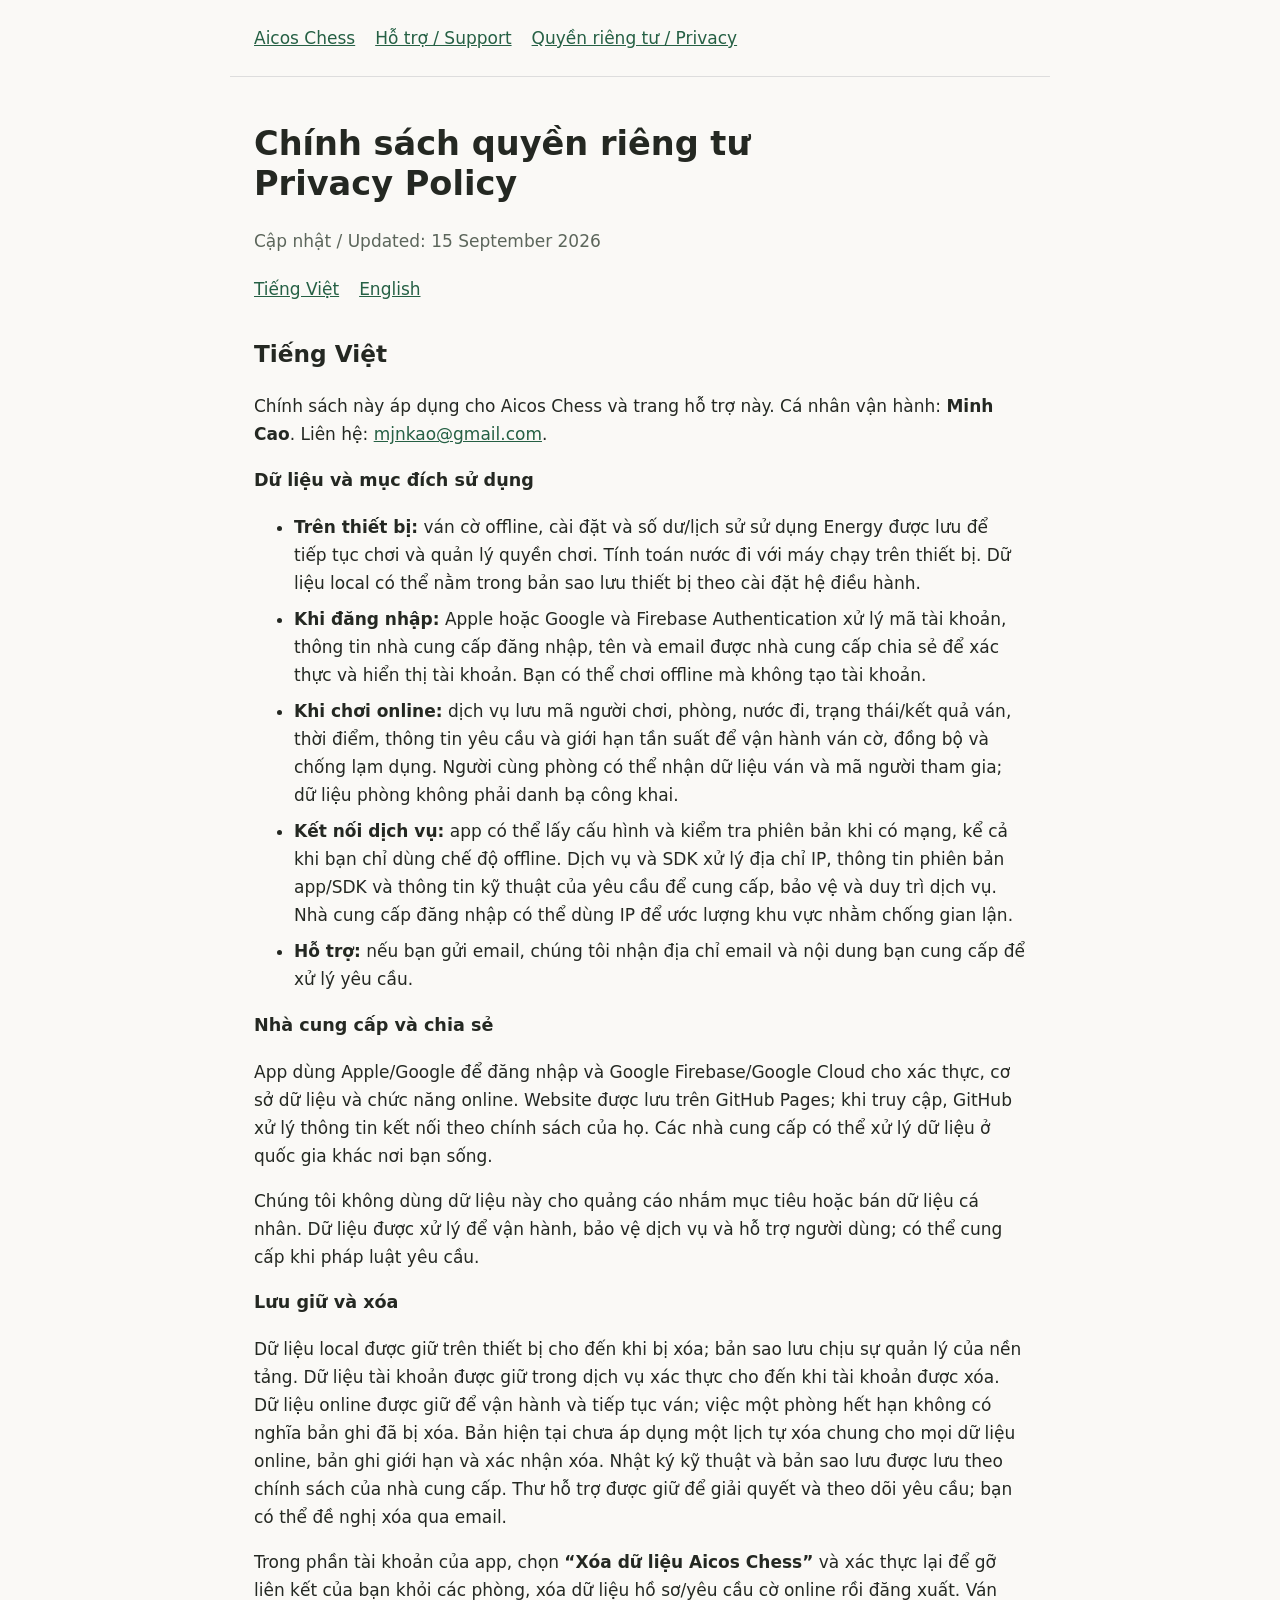
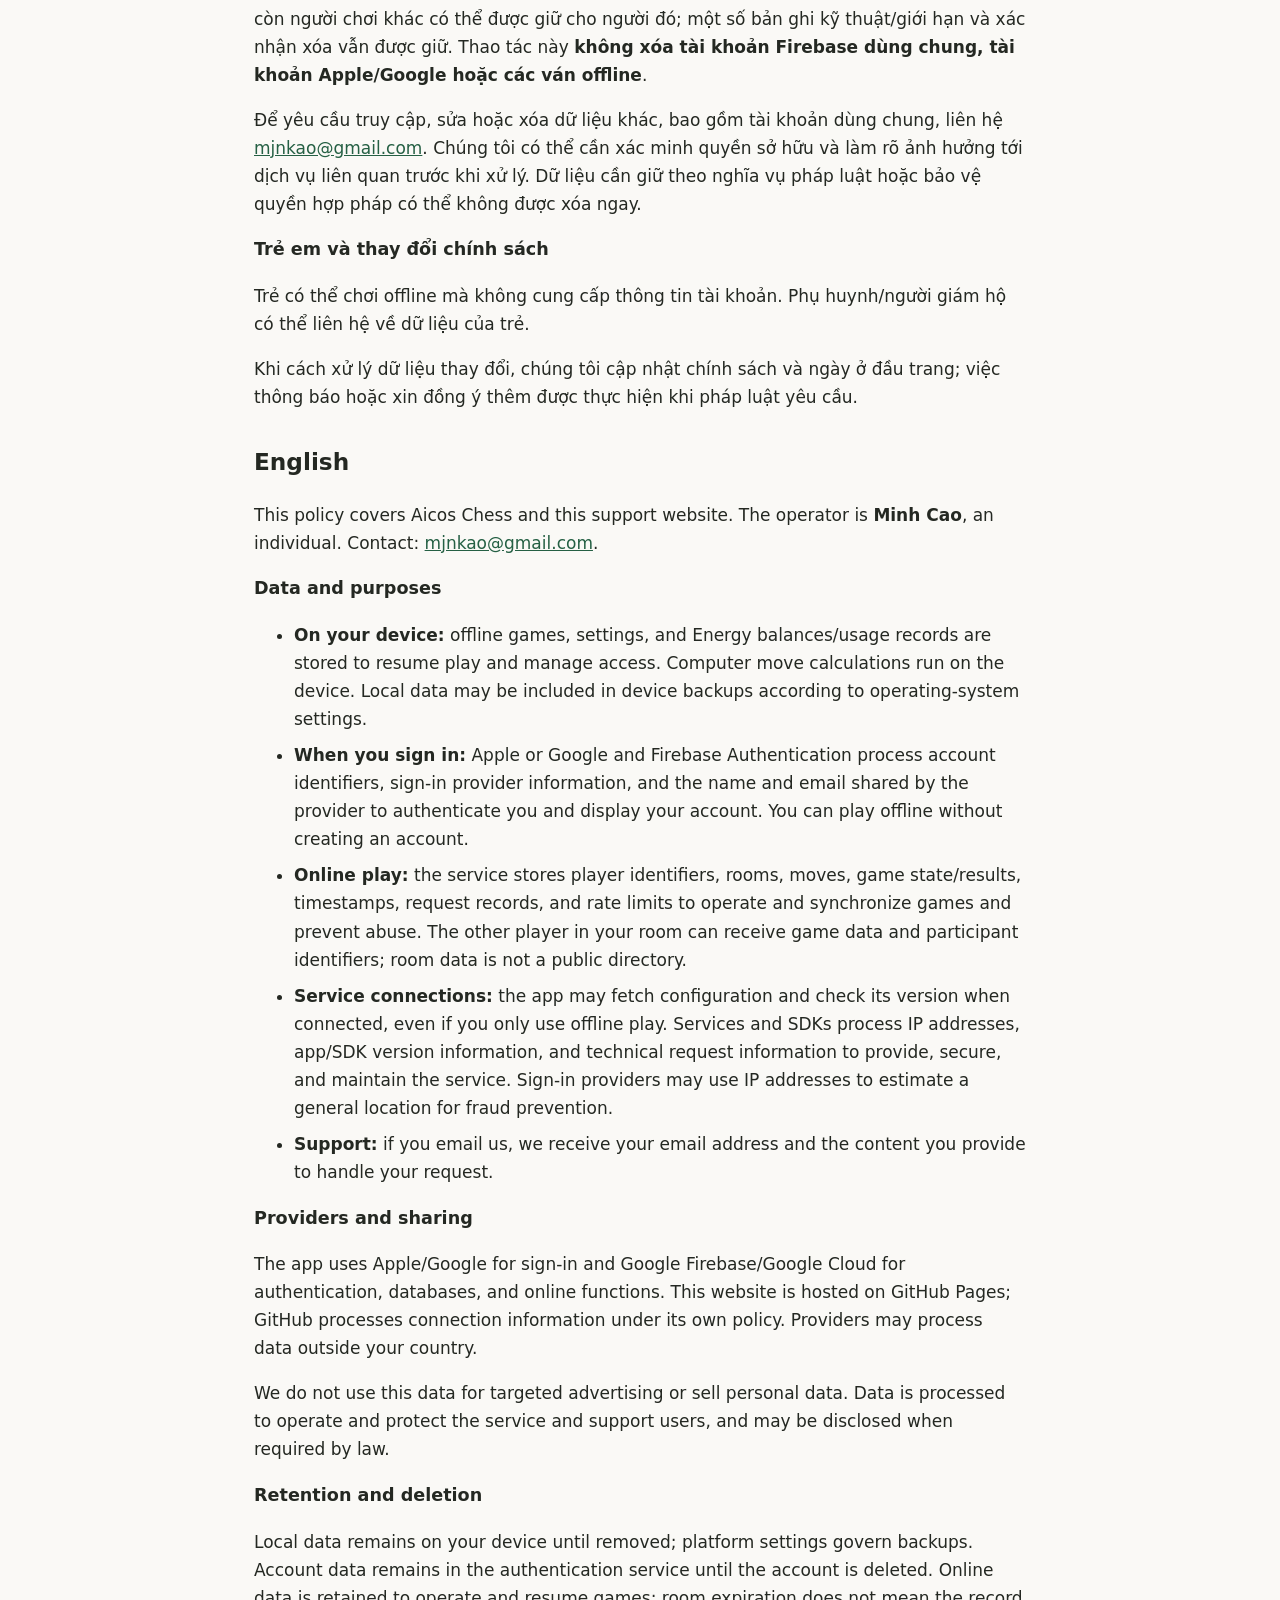
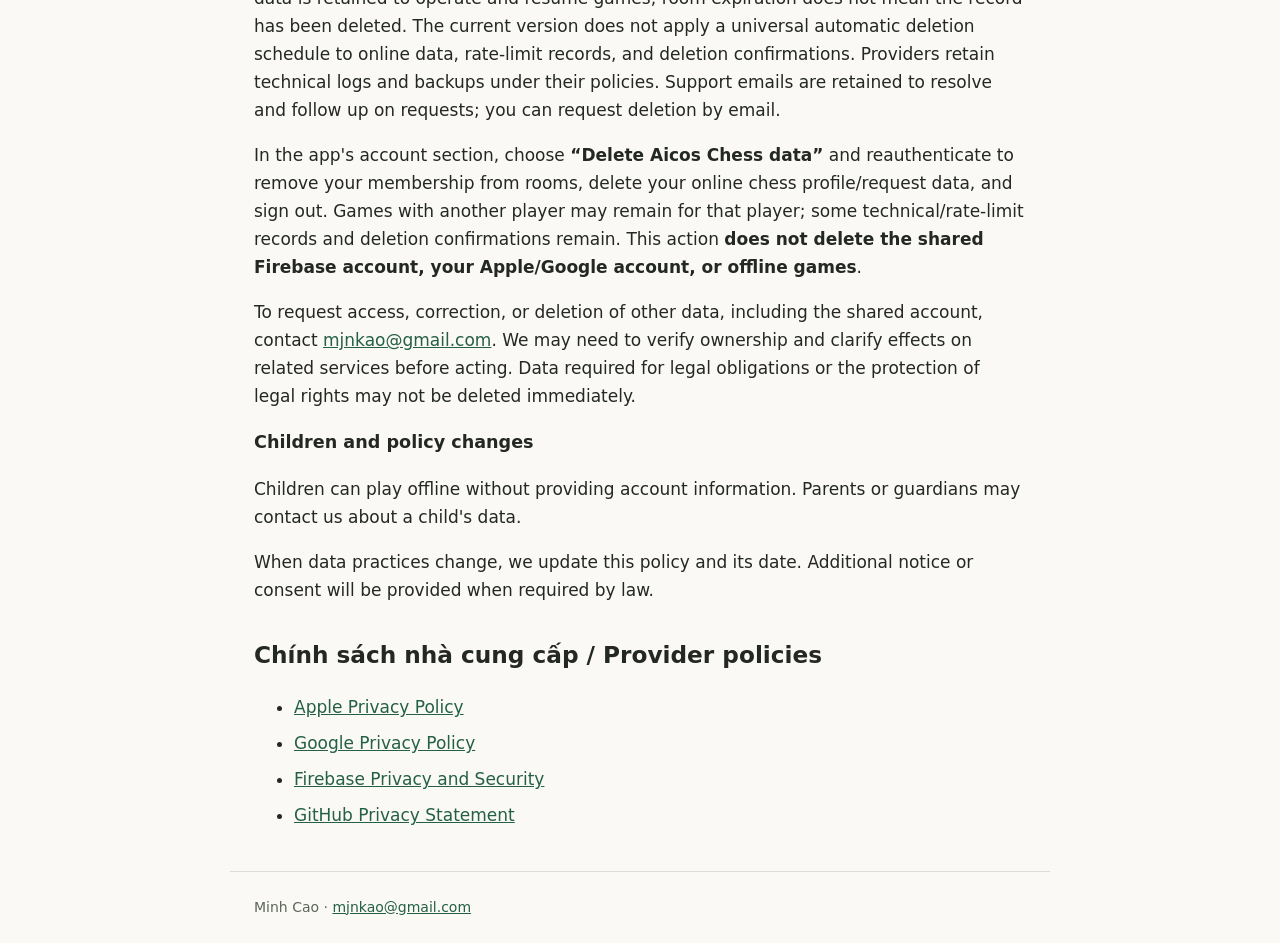
==== privacy.html @ 2e2ff137 "Publish Aicos Chess support and privacy pages" ====
<!doctype html>
<html lang="vi"><head><meta charset="utf-8"><meta name="viewport" content="width=device-width,initial-scale=1"><title>Quyền riêng tư / Privacy · Aicos Chess</title><link rel="stylesheet" href="style.css"></head><body><header><nav aria-label="Navigation"><a href="index.html">Aicos Chess</a><a href="support.html">Hỗ trợ / Support</a><a href="privacy.html">Quyền riêng tư / Privacy</a></nav></header><main><h1>Chính sách quyền riêng tư<br><span lang="en">Privacy Policy</span></h1><p class="muted">Cập nhật / Updated: 15 September 2026</p><nav class="languages" aria-label="Language"><a href="#vi">Tiếng Việt</a><a href="#en">English</a></nav>
<section id="vi" lang="vi"><h2>Tiếng Việt</h2><p>Chính sách này áp dụng cho Aicos Chess và trang hỗ trợ này. Cá nhân vận hành: <strong>Minh Cao</strong>. Liên hệ: <a href="mailto:mjnkao@gmail.com">mjnkao@gmail.com</a>.</p>
<h3>Dữ liệu và mục đích sử dụng</h3><ul><li><strong>Trên thiết bị:</strong> ván cờ offline, cài đặt và số dư/lịch sử sử dụng Energy được lưu để tiếp tục chơi và quản lý quyền chơi. Tính toán nước đi với máy chạy trên thiết bị. Dữ liệu local có thể nằm trong bản sao lưu thiết bị theo cài đặt hệ điều hành.</li><li><strong>Khi đăng nhập:</strong> Apple hoặc Google và Firebase Authentication xử lý mã tài khoản, thông tin nhà cung cấp đăng nhập, tên và email được nhà cung cấp chia sẻ để xác thực và hiển thị tài khoản. Bạn có thể chơi offline mà không tạo tài khoản.</li><li><strong>Khi chơi online:</strong> dịch vụ lưu mã người chơi, phòng, nước đi, trạng thái/kết quả ván, thời điểm, thông tin yêu cầu và giới hạn tần suất để vận hành ván cờ, đồng bộ và chống lạm dụng. Người cùng phòng có thể nhận dữ liệu ván và mã người tham gia; dữ liệu phòng không phải danh bạ công khai.</li><li><strong>Kết nối dịch vụ:</strong> app có thể lấy cấu hình và kiểm tra phiên bản khi có mạng, kể cả khi bạn chỉ dùng chế độ offline. Dịch vụ và SDK xử lý địa chỉ IP, thông tin phiên bản app/SDK và thông tin kỹ thuật của yêu cầu để cung cấp, bảo vệ và duy trì dịch vụ. Nhà cung cấp đăng nhập có thể dùng IP để ước lượng khu vực nhằm chống gian lận.</li><li><strong>Hỗ trợ:</strong> nếu bạn gửi email, chúng tôi nhận địa chỉ email và nội dung bạn cung cấp để xử lý yêu cầu.</li></ul>
<h3>Nhà cung cấp và chia sẻ</h3><p>App dùng Apple/Google để đăng nhập và Google Firebase/Google Cloud cho xác thực, cơ sở dữ liệu và chức năng online. Website được lưu trên GitHub Pages; khi truy cập, GitHub xử lý thông tin kết nối theo chính sách của họ. Các nhà cung cấp có thể xử lý dữ liệu ở quốc gia khác nơi bạn sống.</p><p>Chúng tôi không dùng dữ liệu này cho quảng cáo nhắm mục tiêu hoặc bán dữ liệu cá nhân. Dữ liệu được xử lý để vận hành, bảo vệ dịch vụ và hỗ trợ người dùng; có thể cung cấp khi pháp luật yêu cầu.</p>
<h3>Lưu giữ và xóa</h3><p>Dữ liệu local được giữ trên thiết bị cho đến khi bị xóa; bản sao lưu chịu sự quản lý của nền tảng. Dữ liệu tài khoản được giữ trong dịch vụ xác thực cho đến khi tài khoản được xóa. Dữ liệu online được giữ để vận hành và tiếp tục ván; việc một phòng hết hạn không có nghĩa bản ghi đã bị xóa. Bản hiện tại chưa áp dụng một lịch tự xóa chung cho mọi dữ liệu online, bản ghi giới hạn và xác nhận xóa. Nhật ký kỹ thuật và bản sao lưu được lưu theo chính sách của nhà cung cấp. Thư hỗ trợ được giữ để giải quyết và theo dõi yêu cầu; bạn có thể đề nghị xóa qua email.</p><p>Trong phần tài khoản của app, chọn <strong>“Xóa dữ liệu Aicos Chess”</strong> và xác thực lại để gỡ liên kết của bạn khỏi các phòng, xóa dữ liệu hồ sơ/yêu cầu cờ online rồi đăng xuất. Ván còn người chơi khác có thể được giữ cho người đó; một số bản ghi kỹ thuật/giới hạn và xác nhận xóa vẫn được giữ. Thao tác này <strong>không xóa tài khoản Firebase dùng chung, tài khoản Apple/Google hoặc các ván offline</strong>.</p><p>Để yêu cầu truy cập, sửa hoặc xóa dữ liệu khác, bao gồm tài khoản dùng chung, liên hệ <a href="mailto:mjnkao@gmail.com">mjnkao@gmail.com</a>. Chúng tôi có thể cần xác minh quyền sở hữu và làm rõ ảnh hưởng tới dịch vụ liên quan trước khi xử lý. Dữ liệu cần giữ theo nghĩa vụ pháp luật hoặc bảo vệ quyền hợp pháp có thể không được xóa ngay.</p>
<h3>Trẻ em và thay đổi chính sách</h3><p>Trẻ có thể chơi offline mà không cung cấp thông tin tài khoản. Phụ huynh/người giám hộ có thể liên hệ về dữ liệu của trẻ.</p><p>Khi cách xử lý dữ liệu thay đổi, chúng tôi cập nhật chính sách và ngày ở đầu trang; việc thông báo hoặc xin đồng ý thêm được thực hiện khi pháp luật yêu cầu.</p></section>
<section id="en" lang="en"><h2>English</h2><p>This policy covers Aicos Chess and this support website. The operator is <strong>Minh Cao</strong>, an individual. Contact: <a href="mailto:mjnkao@gmail.com">mjnkao@gmail.com</a>.</p>
<h3>Data and purposes</h3><ul><li><strong>On your device:</strong> offline games, settings, and Energy balances/usage records are stored to resume play and manage access. Computer move calculations run on the device. Local data may be included in device backups according to operating-system settings.</li><li><strong>When you sign in:</strong> Apple or Google and Firebase Authentication process account identifiers, sign-in provider information, and the name and email shared by the provider to authenticate you and display your account. You can play offline without creating an account.</li><li><strong>Online play:</strong> the service stores player identifiers, rooms, moves, game state/results, timestamps, request records, and rate limits to operate and synchronize games and prevent abuse. The other player in your room can receive game data and participant identifiers; room data is not a public directory.</li><li><strong>Service connections:</strong> the app may fetch configuration and check its version when connected, even if you only use offline play. Services and SDKs process IP addresses, app/SDK version information, and technical request information to provide, secure, and maintain the service. Sign-in providers may use IP addresses to estimate a general location for fraud prevention.</li><li><strong>Support:</strong> if you email us, we receive your email address and the content you provide to handle your request.</li></ul>
<h3>Providers and sharing</h3><p>The app uses Apple/Google for sign-in and Google Firebase/Google Cloud for authentication, databases, and online functions. This website is hosted on GitHub Pages; GitHub processes connection information under its own policy. Providers may process data outside your country.</p><p>We do not use this data for targeted advertising or sell personal data. Data is processed to operate and protect the service and support users, and may be disclosed when required by law.</p>
<h3>Retention and deletion</h3><p>Local data remains on your device until removed; platform settings govern backups. Account data remains in the authentication service until the account is deleted. Online data is retained to operate and resume games; room expiration does not mean the record has been deleted. The current version does not apply a universal automatic deletion schedule to online data, rate-limit records, and deletion confirmations. Providers retain technical logs and backups under their policies. Support emails are retained to resolve and follow up on requests; you can request deletion by email.</p><p>In the app's account section, choose <strong>“Delete Aicos Chess data”</strong> and reauthenticate to remove your membership from rooms, delete your online chess profile/request data, and sign out. Games with another player may remain for that player; some technical/rate-limit records and deletion confirmations remain. This action <strong>does not delete the shared Firebase account, your Apple/Google account, or offline games</strong>.</p><p>To request access, correction, or deletion of other data, including the shared account, contact <a href="mailto:mjnkao@gmail.com">mjnkao@gmail.com</a>. We may need to verify ownership and clarify effects on related services before acting. Data required for legal obligations or the protection of legal rights may not be deleted immediately.</p>
<h3>Children and policy changes</h3><p>Children can play offline without providing account information. Parents or guardians may contact us about a child's data.</p><p>When data practices change, we update this policy and its date. Additional notice or consent will be provided when required by law.</p></section>
<h2>Chính sách nhà cung cấp / Provider policies</h2><ul><li><a href="https://www.apple.com/legal/privacy/">Apple Privacy Policy</a></li><li><a href="https://policies.google.com/privacy">Google Privacy Policy</a></li><li><a href="https://firebase.google.com/support/privacy">Firebase Privacy and Security</a></li><li><a href="https://docs.github.com/en/site-policy/privacy-policies/github-general-privacy-statement">GitHub Privacy Statement</a></li></ul></main><footer>Minh Cao · <a href="mailto:mjnkao@gmail.com">mjnkao@gmail.com</a></footer></body></html>
---- style.css ----
*{box-sizing:border-box}body{margin:0;background:#faf9f6;color:#242822;font:17px/1.65 system-ui,-apple-system,sans-serif}header,main,footer{max-width:820px;margin:auto;padding:24px}header{border-bottom:1px solid #ddd}nav{display:flex;gap:20px;flex-wrap:wrap}a{color:#256044}h1{line-height:1.2;font-size:2.1rem}h2{font-size:1.45rem;margin-top:32px}h3{font-size:1.1rem}section{scroll-margin-top:20px}footer{font-size:14px;color:#5c665b;border-top:1px solid #ddd}.muted{color:#5c665b}.languages{margin:20px 0}li{margin:8px 0}@media(max-width:500px){header,main,footer{padding:20px}h1{font-size:1.8rem}}
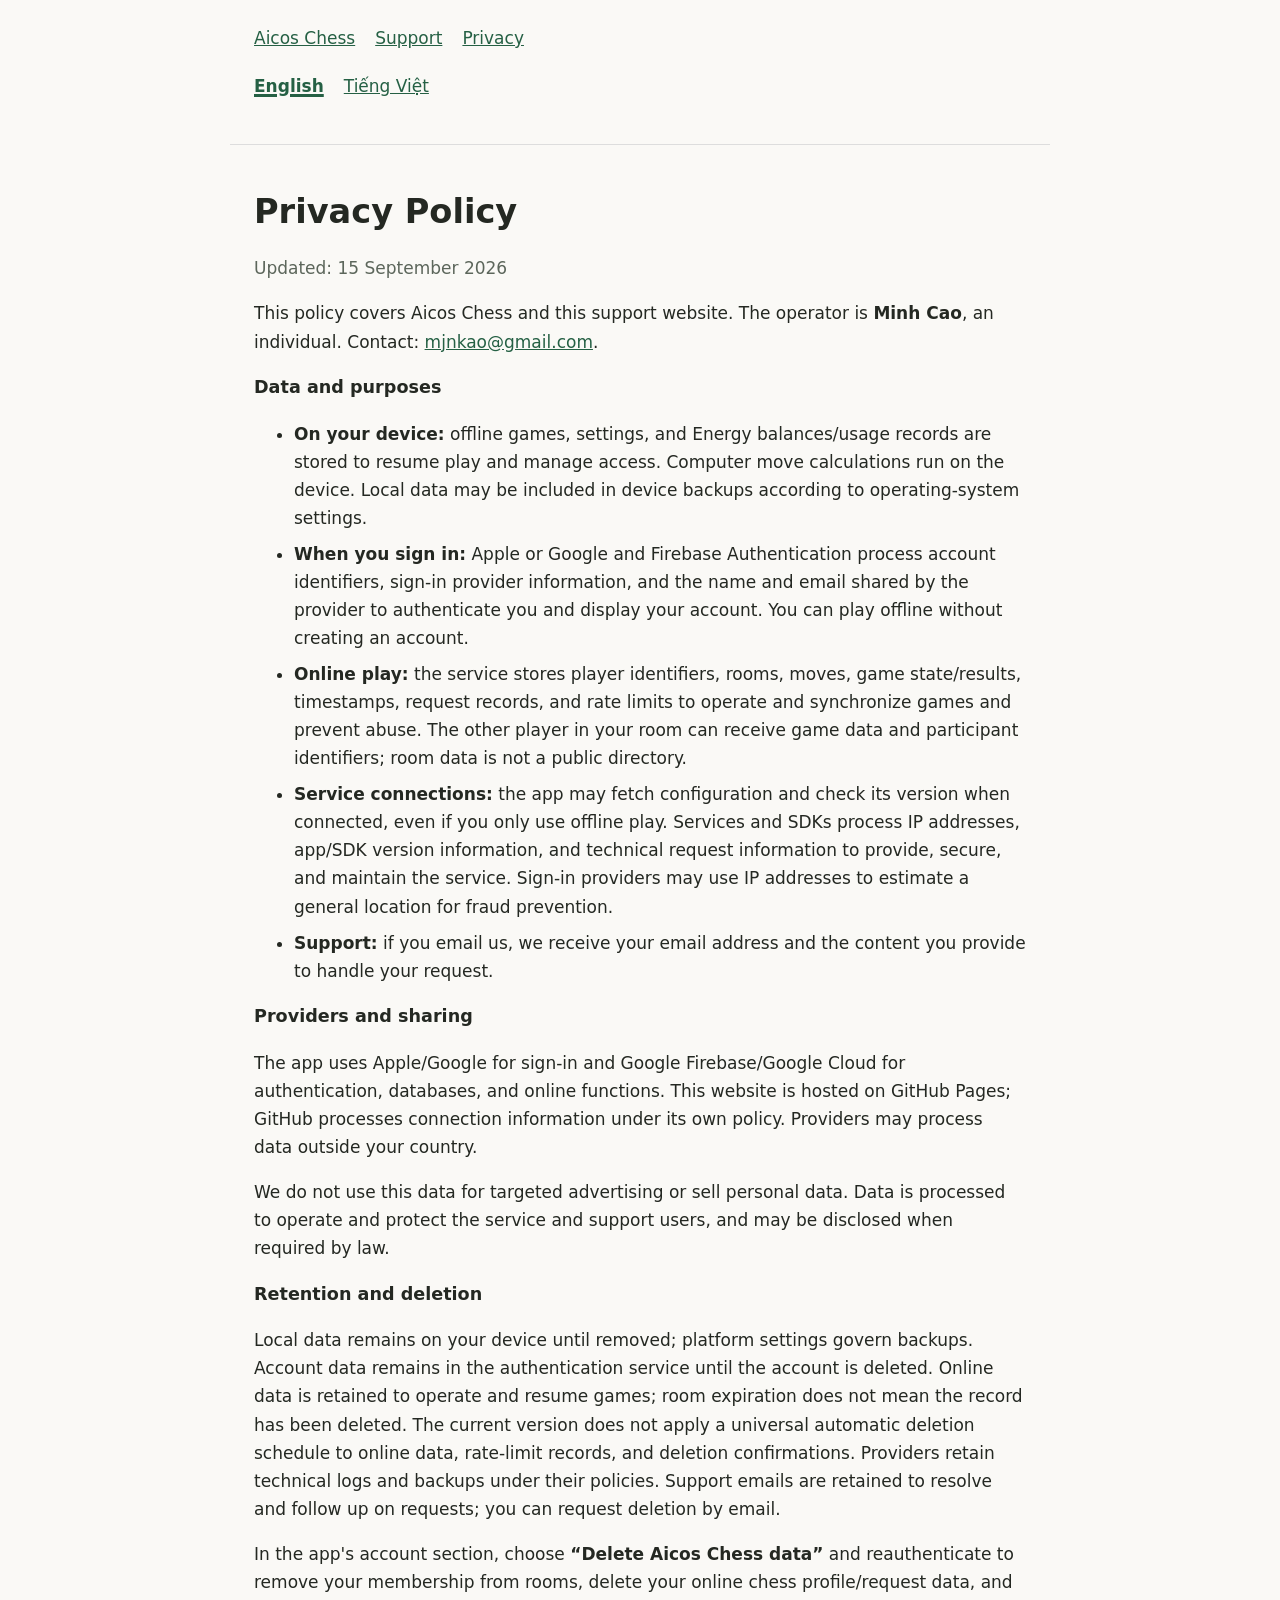
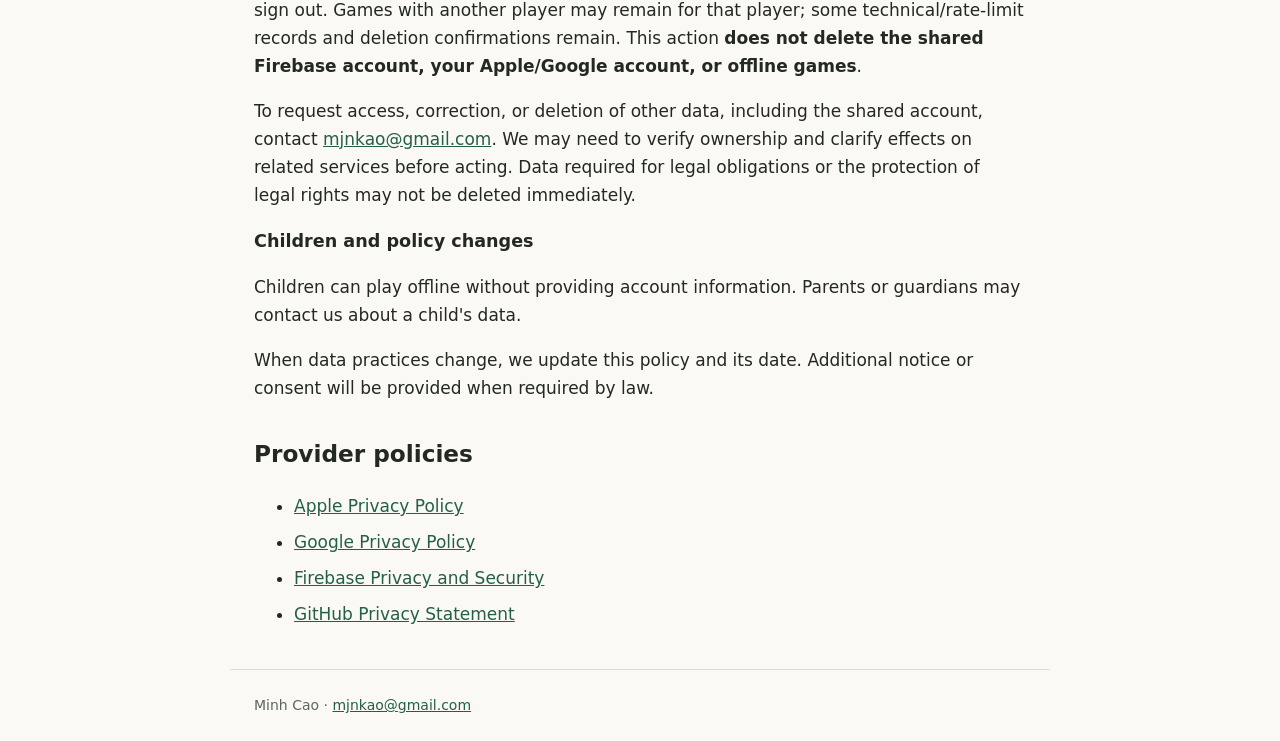
==== commit b813b056: "Default to English and add Vietnamese page switching" ====
--- a/privacy.html
+++ b/privacy.html
@@ -1,13 +1,6 @@
 <!doctype html>
-<html lang="vi"><head><meta charset="utf-8"><meta name="viewport" content="width=device-width,initial-scale=1"><title>Quyền riêng tư / Privacy · Aicos Chess</title><link rel="stylesheet" href="style.css"></head><body><header><nav aria-label="Navigation"><a href="index.html">Aicos Chess</a><a href="support.html">Hỗ trợ / Support</a><a href="privacy.html">Quyền riêng tư / Privacy</a></nav></header><main><h1>Chính sách quyền riêng tư<br><span lang="en">Privacy Policy</span></h1><p class="muted">Cập nhật / Updated: 15 September 2026</p><nav class="languages" aria-label="Language"><a href="#vi">Tiếng Việt</a><a href="#en">English</a></nav>
-<section id="vi" lang="vi"><h2>Tiếng Việt</h2><p>Chính sách này áp dụng cho Aicos Chess và trang hỗ trợ này. Cá nhân vận hành: <strong>Minh Cao</strong>. Liên hệ: <a href="mailto:mjnkao@gmail.com">mjnkao@gmail.com</a>.</p>
-<h3>Dữ liệu và mục đích sử dụng</h3><ul><li><strong>Trên thiết bị:</strong> ván cờ offline, cài đặt và số dư/lịch sử sử dụng Energy được lưu để tiếp tục chơi và quản lý quyền chơi. Tính toán nước đi với máy chạy trên thiết bị. Dữ liệu local có thể nằm trong bản sao lưu thiết bị theo cài đặt hệ điều hành.</li><li><strong>Khi đăng nhập:</strong> Apple hoặc Google và Firebase Authentication xử lý mã tài khoản, thông tin nhà cung cấp đăng nhập, tên và email được nhà cung cấp chia sẻ để xác thực và hiển thị tài khoản. Bạn có thể chơi offline mà không tạo tài khoản.</li><li><strong>Khi chơi online:</strong> dịch vụ lưu mã người chơi, phòng, nước đi, trạng thái/kết quả ván, thời điểm, thông tin yêu cầu và giới hạn tần suất để vận hành ván cờ, đồng bộ và chống lạm dụng. Người cùng phòng có thể nhận dữ liệu ván và mã người tham gia; dữ liệu phòng không phải danh bạ công khai.</li><li><strong>Kết nối dịch vụ:</strong> app có thể lấy cấu hình và kiểm tra phiên bản khi có mạng, kể cả khi bạn chỉ dùng chế độ offline. Dịch vụ và SDK xử lý địa chỉ IP, thông tin phiên bản app/SDK và thông tin kỹ thuật của yêu cầu để cung cấp, bảo vệ và duy trì dịch vụ. Nhà cung cấp đăng nhập có thể dùng IP để ước lượng khu vực nhằm chống gian lận.</li><li><strong>Hỗ trợ:</strong> nếu bạn gửi email, chúng tôi nhận địa chỉ email và nội dung bạn cung cấp để xử lý yêu cầu.</li></ul>
-<h3>Nhà cung cấp và chia sẻ</h3><p>App dùng Apple/Google để đăng nhập và Google Firebase/Google Cloud cho xác thực, cơ sở dữ liệu và chức năng online. Website được lưu trên GitHub Pages; khi truy cập, GitHub xử lý thông tin kết nối theo chính sách của họ. Các nhà cung cấp có thể xử lý dữ liệu ở quốc gia khác nơi bạn sống.</p><p>Chúng tôi không dùng dữ liệu này cho quảng cáo nhắm mục tiêu hoặc bán dữ liệu cá nhân. Dữ liệu được xử lý để vận hành, bảo vệ dịch vụ và hỗ trợ người dùng; có thể cung cấp khi pháp luật yêu cầu.</p>
-<h3>Lưu giữ và xóa</h3><p>Dữ liệu local được giữ trên thiết bị cho đến khi bị xóa; bản sao lưu chịu sự quản lý của nền tảng. Dữ liệu tài khoản được giữ trong dịch vụ xác thực cho đến khi tài khoản được xóa. Dữ liệu online được giữ để vận hành và tiếp tục ván; việc một phòng hết hạn không có nghĩa bản ghi đã bị xóa. Bản hiện tại chưa áp dụng một lịch tự xóa chung cho mọi dữ liệu online, bản ghi giới hạn và xác nhận xóa. Nhật ký kỹ thuật và bản sao lưu được lưu theo chính sách của nhà cung cấp. Thư hỗ trợ được giữ để giải quyết và theo dõi yêu cầu; bạn có thể đề nghị xóa qua email.</p><p>Trong phần tài khoản của app, chọn <strong>“Xóa dữ liệu Aicos Chess”</strong> và xác thực lại để gỡ liên kết của bạn khỏi các phòng, xóa dữ liệu hồ sơ/yêu cầu cờ online rồi đăng xuất. Ván còn người chơi khác có thể được giữ cho người đó; một số bản ghi kỹ thuật/giới hạn và xác nhận xóa vẫn được giữ. Thao tác này <strong>không xóa tài khoản Firebase dùng chung, tài khoản Apple/Google hoặc các ván offline</strong>.</p><p>Để yêu cầu truy cập, sửa hoặc xóa dữ liệu khác, bao gồm tài khoản dùng chung, liên hệ <a href="mailto:mjnkao@gmail.com">mjnkao@gmail.com</a>. Chúng tôi có thể cần xác minh quyền sở hữu và làm rõ ảnh hưởng tới dịch vụ liên quan trước khi xử lý. Dữ liệu cần giữ theo nghĩa vụ pháp luật hoặc bảo vệ quyền hợp pháp có thể không được xóa ngay.</p>
-<h3>Trẻ em và thay đổi chính sách</h3><p>Trẻ có thể chơi offline mà không cung cấp thông tin tài khoản. Phụ huynh/người giám hộ có thể liên hệ về dữ liệu của trẻ.</p><p>Khi cách xử lý dữ liệu thay đổi, chúng tôi cập nhật chính sách và ngày ở đầu trang; việc thông báo hoặc xin đồng ý thêm được thực hiện khi pháp luật yêu cầu.</p></section>
-<section id="en" lang="en"><h2>English</h2><p>This policy covers Aicos Chess and this support website. The operator is <strong>Minh Cao</strong>, an individual. Contact: <a href="mailto:mjnkao@gmail.com">mjnkao@gmail.com</a>.</p>
+<html lang="en"><head><meta charset="utf-8"><meta name="viewport" content="width=device-width,initial-scale=1"><title>Privacy Policy · Aicos Chess</title><link rel="stylesheet" href="style.css"></head><body><header><nav aria-label="Navigation"><a href="index.html">Aicos Chess</a><a href="support.html">Support</a><a href="privacy.html">Privacy</a></nav><nav class="languages" aria-label="Language"><a lang="en" href="privacy.html" aria-current="page">English</a><a lang="vi" href="vi/privacy.html">Tiếng Việt</a></nav></header><main><h1>Privacy Policy</h1><p class="muted">Updated: 15 September 2026</p><p>This policy covers Aicos Chess and this support website. The operator is <strong>Minh Cao</strong>, an individual. Contact: <a href="mailto:mjnkao@gmail.com">mjnkao@gmail.com</a>.</p>
 <h3>Data and purposes</h3><ul><li><strong>On your device:</strong> offline games, settings, and Energy balances/usage records are stored to resume play and manage access. Computer move calculations run on the device. Local data may be included in device backups according to operating-system settings.</li><li><strong>When you sign in:</strong> Apple or Google and Firebase Authentication process account identifiers, sign-in provider information, and the name and email shared by the provider to authenticate you and display your account. You can play offline without creating an account.</li><li><strong>Online play:</strong> the service stores player identifiers, rooms, moves, game state/results, timestamps, request records, and rate limits to operate and synchronize games and prevent abuse. The other player in your room can receive game data and participant identifiers; room data is not a public directory.</li><li><strong>Service connections:</strong> the app may fetch configuration and check its version when connected, even if you only use offline play. Services and SDKs process IP addresses, app/SDK version information, and technical request information to provide, secure, and maintain the service. Sign-in providers may use IP addresses to estimate a general location for fraud prevention.</li><li><strong>Support:</strong> if you email us, we receive your email address and the content you provide to handle your request.</li></ul>
 <h3>Providers and sharing</h3><p>The app uses Apple/Google for sign-in and Google Firebase/Google Cloud for authentication, databases, and online functions. This website is hosted on GitHub Pages; GitHub processes connection information under its own policy. Providers may process data outside your country.</p><p>We do not use this data for targeted advertising or sell personal data. Data is processed to operate and protect the service and support users, and may be disclosed when required by law.</p>
 <h3>Retention and deletion</h3><p>Local data remains on your device until removed; platform settings govern backups. Account data remains in the authentication service until the account is deleted. Online data is retained to operate and resume games; room expiration does not mean the record has been deleted. The current version does not apply a universal automatic deletion schedule to online data, rate-limit records, and deletion confirmations. Providers retain technical logs and backups under their policies. Support emails are retained to resolve and follow up on requests; you can request deletion by email.</p><p>In the app's account section, choose <strong>“Delete Aicos Chess data”</strong> and reauthenticate to remove your membership from rooms, delete your online chess profile/request data, and sign out. Games with another player may remain for that player; some technical/rate-limit records and deletion confirmations remain. This action <strong>does not delete the shared Firebase account, your Apple/Google account, or offline games</strong>.</p><p>To request access, correction, or deletion of other data, including the shared account, contact <a href="mailto:mjnkao@gmail.com">mjnkao@gmail.com</a>. We may need to verify ownership and clarify effects on related services before acting. Data required for legal obligations or the protection of legal rights may not be deleted immediately.</p>
-<h3>Children and policy changes</h3><p>Children can play offline without providing account information. Parents or guardians may contact us about a child's data.</p><p>When data practices change, we update this policy and its date. Additional notice or consent will be provided when required by law.</p></section>
-<h2>Chính sách nhà cung cấp / Provider policies</h2><ul><li><a href="https://www.apple.com/legal/privacy/">Apple Privacy Policy</a></li><li><a href="https://policies.google.com/privacy">Google Privacy Policy</a></li><li><a href="https://firebase.google.com/support/privacy">Firebase Privacy and Security</a></li><li><a href="https://docs.github.com/en/site-policy/privacy-policies/github-general-privacy-statement">GitHub Privacy Statement</a></li></ul></main><footer>Minh Cao · <a href="mailto:mjnkao@gmail.com">mjnkao@gmail.com</a></footer></body></html>
+<h3>Children and policy changes</h3><p>Children can play offline without providing account information. Parents or guardians may contact us about a child's data.</p><p>When data practices change, we update this policy and its date. Additional notice or consent will be provided when required by law.</p><h2>Provider policies</h2><ul><li><a href="https://www.apple.com/legal/privacy/">Apple Privacy Policy</a></li><li><a href="https://policies.google.com/privacy">Google Privacy Policy</a></li><li><a href="https://firebase.google.com/support/privacy">Firebase Privacy and Security</a></li><li><a href="https://docs.github.com/en/site-policy/privacy-policies/github-general-privacy-statement">GitHub Privacy Statement</a></li></ul></main><footer>Minh Cao · <a href="mailto:mjnkao@gmail.com">mjnkao@gmail.com</a></footer></body></html>
--- a/style.css
+++ b/style.css
@@ -1 +1,3 @@
 *{box-sizing:border-box}body{margin:0;background:#faf9f6;color:#242822;font:17px/1.65 system-ui,-apple-system,sans-serif}header,main,footer{max-width:820px;margin:auto;padding:24px}header{border-bottom:1px solid #ddd}nav{display:flex;gap:20px;flex-wrap:wrap}a{color:#256044}h1{line-height:1.2;font-size:2.1rem}h2{font-size:1.45rem;margin-top:32px}h3{font-size:1.1rem}section{scroll-margin-top:20px}footer{font-size:14px;color:#5c665b;border-top:1px solid #ddd}.muted{color:#5c665b}.languages{margin:20px 0}li{margin:8px 0}@media(max-width:500px){header,main,footer{padding:20px}h1{font-size:1.8rem}}
+
+.languages a[aria-current="page"]{font-weight:700;text-decoration-thickness:3px}
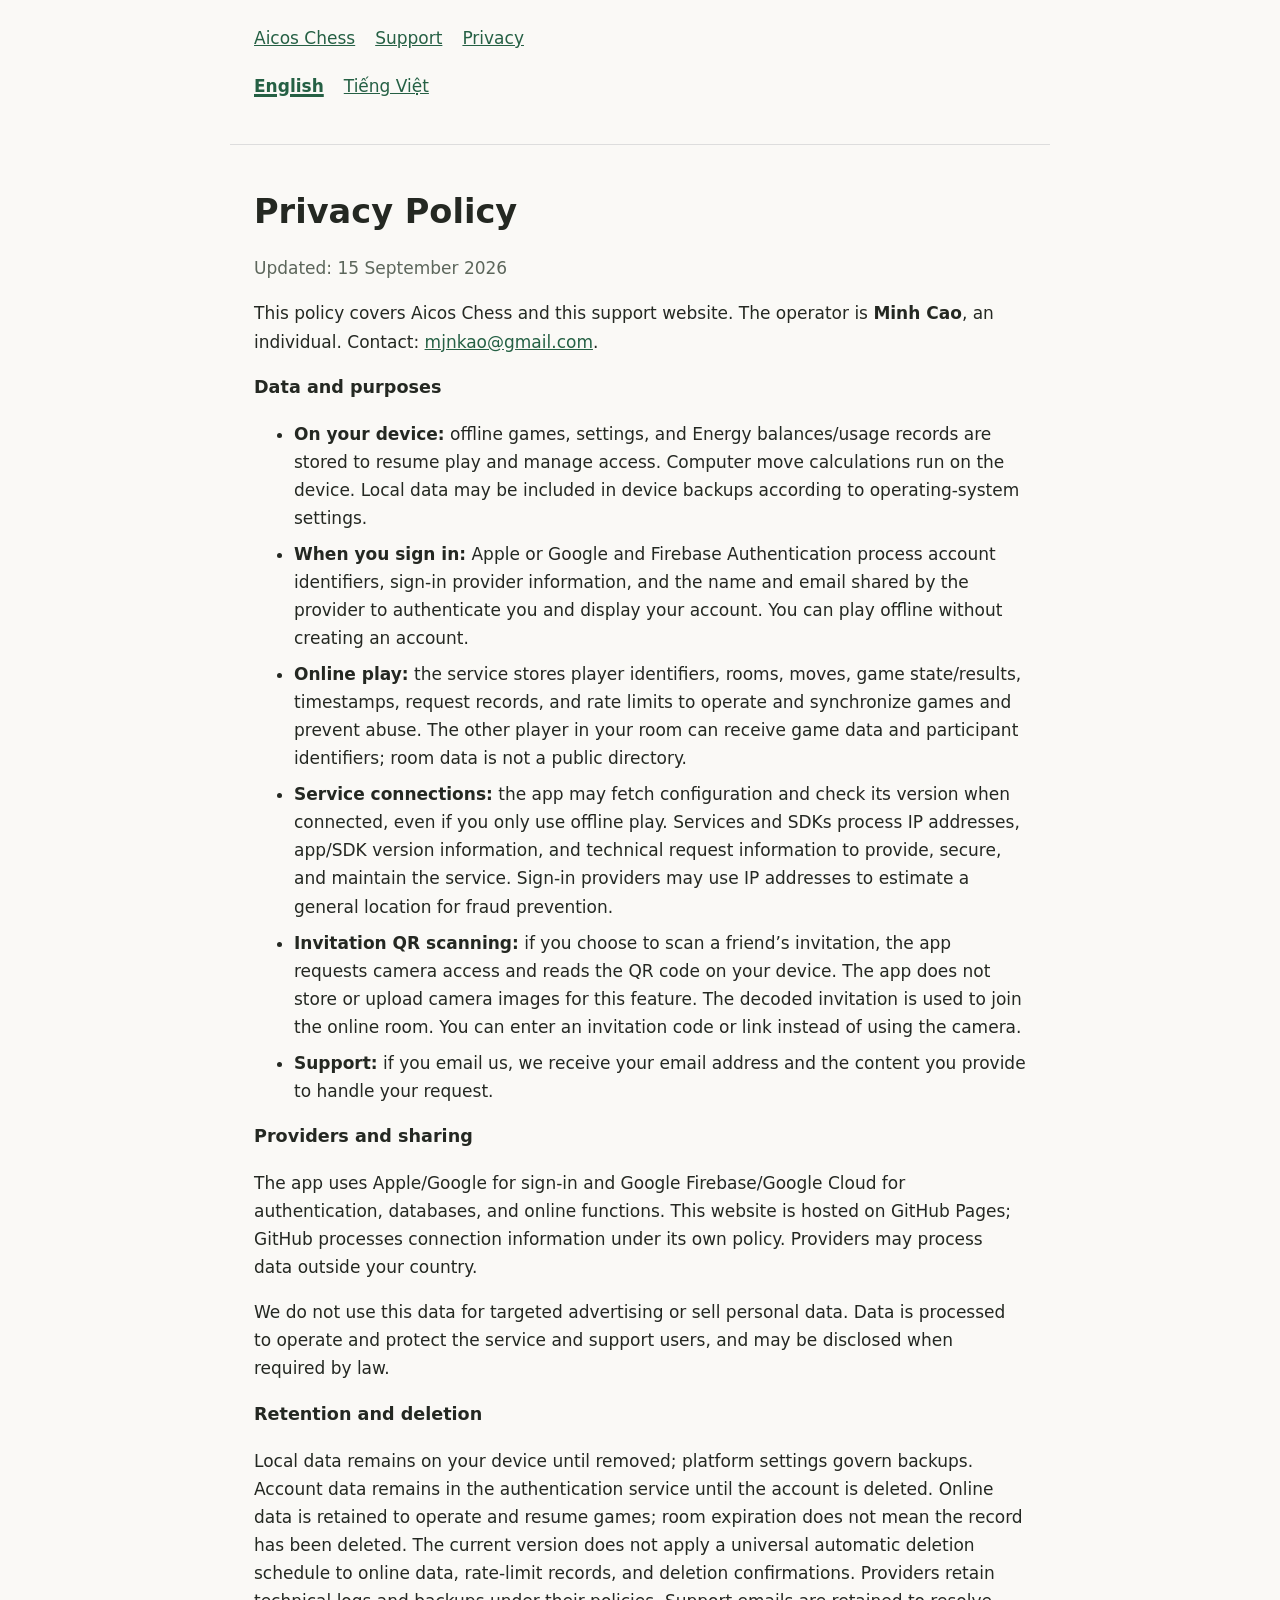
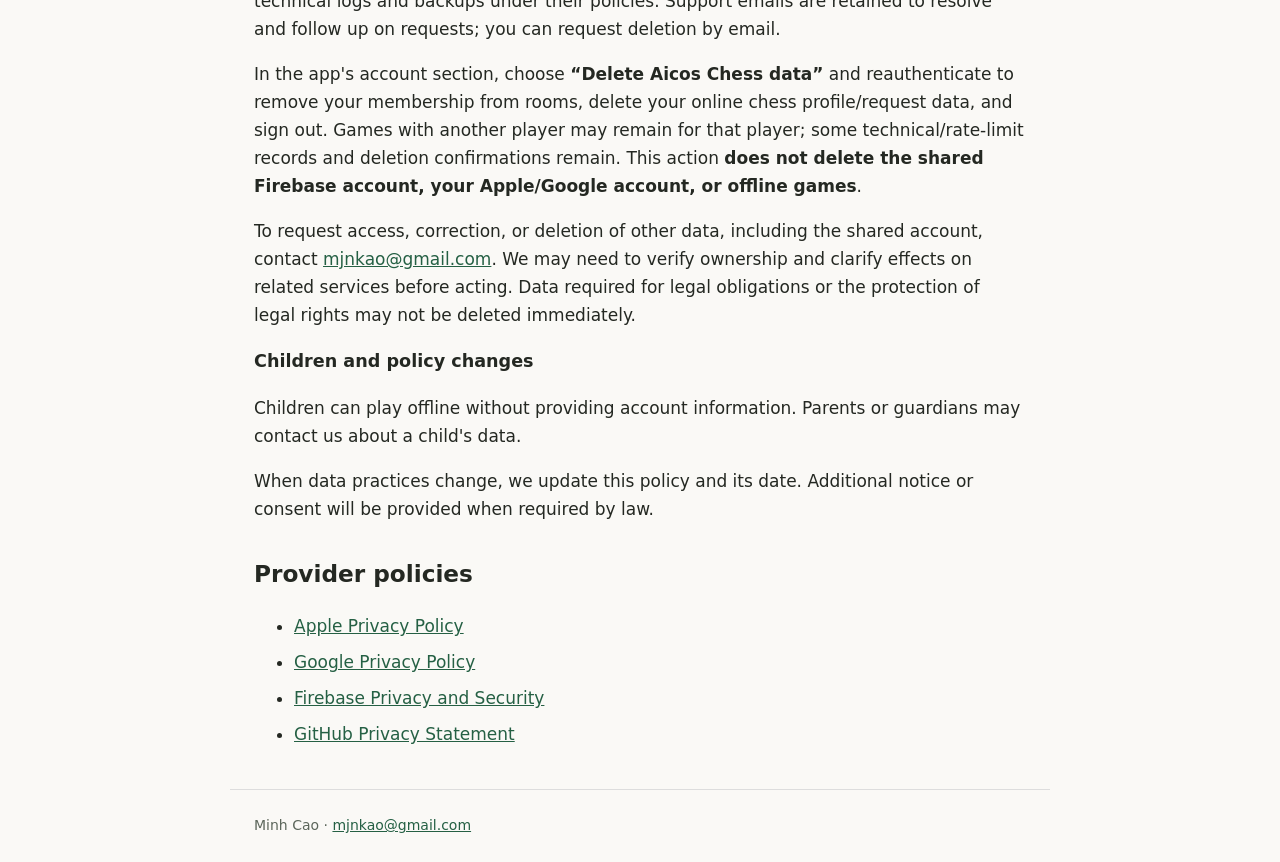
==== commit 55375a9f: "Explain optional on-device invitation QR scanning" ====
--- a/privacy.html
+++ b/privacy.html
@@ -1,6 +1,6 @@
 <!doctype html>
 <html lang="en"><head><meta charset="utf-8"><meta name="viewport" content="width=device-width,initial-scale=1"><title>Privacy Policy · Aicos Chess</title><link rel="stylesheet" href="style.css"></head><body><header><nav aria-label="Navigation"><a href="index.html">Aicos Chess</a><a href="support.html">Support</a><a href="privacy.html">Privacy</a></nav><nav class="languages" aria-label="Language"><a lang="en" href="privacy.html" aria-current="page">English</a><a lang="vi" href="vi/privacy.html">Tiếng Việt</a></nav></header><main><h1>Privacy Policy</h1><p class="muted">Updated: 15 September 2026</p><p>This policy covers Aicos Chess and this support website. The operator is <strong>Minh Cao</strong>, an individual. Contact: <a href="mailto:mjnkao@gmail.com">mjnkao@gmail.com</a>.</p>
-<h3>Data and purposes</h3><ul><li><strong>On your device:</strong> offline games, settings, and Energy balances/usage records are stored to resume play and manage access. Computer move calculations run on the device. Local data may be included in device backups according to operating-system settings.</li><li><strong>When you sign in:</strong> Apple or Google and Firebase Authentication process account identifiers, sign-in provider information, and the name and email shared by the provider to authenticate you and display your account. You can play offline without creating an account.</li><li><strong>Online play:</strong> the service stores player identifiers, rooms, moves, game state/results, timestamps, request records, and rate limits to operate and synchronize games and prevent abuse. The other player in your room can receive game data and participant identifiers; room data is not a public directory.</li><li><strong>Service connections:</strong> the app may fetch configuration and check its version when connected, even if you only use offline play. Services and SDKs process IP addresses, app/SDK version information, and technical request information to provide, secure, and maintain the service. Sign-in providers may use IP addresses to estimate a general location for fraud prevention.</li><li><strong>Support:</strong> if you email us, we receive your email address and the content you provide to handle your request.</li></ul>
+<h3>Data and purposes</h3><ul><li><strong>On your device:</strong> offline games, settings, and Energy balances/usage records are stored to resume play and manage access. Computer move calculations run on the device. Local data may be included in device backups according to operating-system settings.</li><li><strong>When you sign in:</strong> Apple or Google and Firebase Authentication process account identifiers, sign-in provider information, and the name and email shared by the provider to authenticate you and display your account. You can play offline without creating an account.</li><li><strong>Online play:</strong> the service stores player identifiers, rooms, moves, game state/results, timestamps, request records, and rate limits to operate and synchronize games and prevent abuse. The other player in your room can receive game data and participant identifiers; room data is not a public directory.</li><li><strong>Service connections:</strong> the app may fetch configuration and check its version when connected, even if you only use offline play. Services and SDKs process IP addresses, app/SDK version information, and technical request information to provide, secure, and maintain the service. Sign-in providers may use IP addresses to estimate a general location for fraud prevention.</li><li><strong>Invitation QR scanning:</strong> if you choose to scan a friend’s invitation, the app requests camera access and reads the QR code on your device. The app does not store or upload camera images for this feature. The decoded invitation is used to join the online room. You can enter an invitation code or link instead of using the camera.</li><li><strong>Support:</strong> if you email us, we receive your email address and the content you provide to handle your request.</li></ul>
 <h3>Providers and sharing</h3><p>The app uses Apple/Google for sign-in and Google Firebase/Google Cloud for authentication, databases, and online functions. This website is hosted on GitHub Pages; GitHub processes connection information under its own policy. Providers may process data outside your country.</p><p>We do not use this data for targeted advertising or sell personal data. Data is processed to operate and protect the service and support users, and may be disclosed when required by law.</p>
 <h3>Retention and deletion</h3><p>Local data remains on your device until removed; platform settings govern backups. Account data remains in the authentication service until the account is deleted. Online data is retained to operate and resume games; room expiration does not mean the record has been deleted. The current version does not apply a universal automatic deletion schedule to online data, rate-limit records, and deletion confirmations. Providers retain technical logs and backups under their policies. Support emails are retained to resolve and follow up on requests; you can request deletion by email.</p><p>In the app's account section, choose <strong>“Delete Aicos Chess data”</strong> and reauthenticate to remove your membership from rooms, delete your online chess profile/request data, and sign out. Games with another player may remain for that player; some technical/rate-limit records and deletion confirmations remain. This action <strong>does not delete the shared Firebase account, your Apple/Google account, or offline games</strong>.</p><p>To request access, correction, or deletion of other data, including the shared account, contact <a href="mailto:mjnkao@gmail.com">mjnkao@gmail.com</a>. We may need to verify ownership and clarify effects on related services before acting. Data required for legal obligations or the protection of legal rights may not be deleted immediately.</p>
 <h3>Children and policy changes</h3><p>Children can play offline without providing account information. Parents or guardians may contact us about a child's data.</p><p>When data practices change, we update this policy and its date. Additional notice or consent will be provided when required by law.</p><h2>Provider policies</h2><ul><li><a href="https://www.apple.com/legal/privacy/">Apple Privacy Policy</a></li><li><a href="https://policies.google.com/privacy">Google Privacy Policy</a></li><li><a href="https://firebase.google.com/support/privacy">Firebase Privacy and Security</a></li><li><a href="https://docs.github.com/en/site-policy/privacy-policies/github-general-privacy-statement">GitHub Privacy Statement</a></li></ul></main><footer>Minh Cao · <a href="mailto:mjnkao@gmail.com">mjnkao@gmail.com</a></footer></body></html>
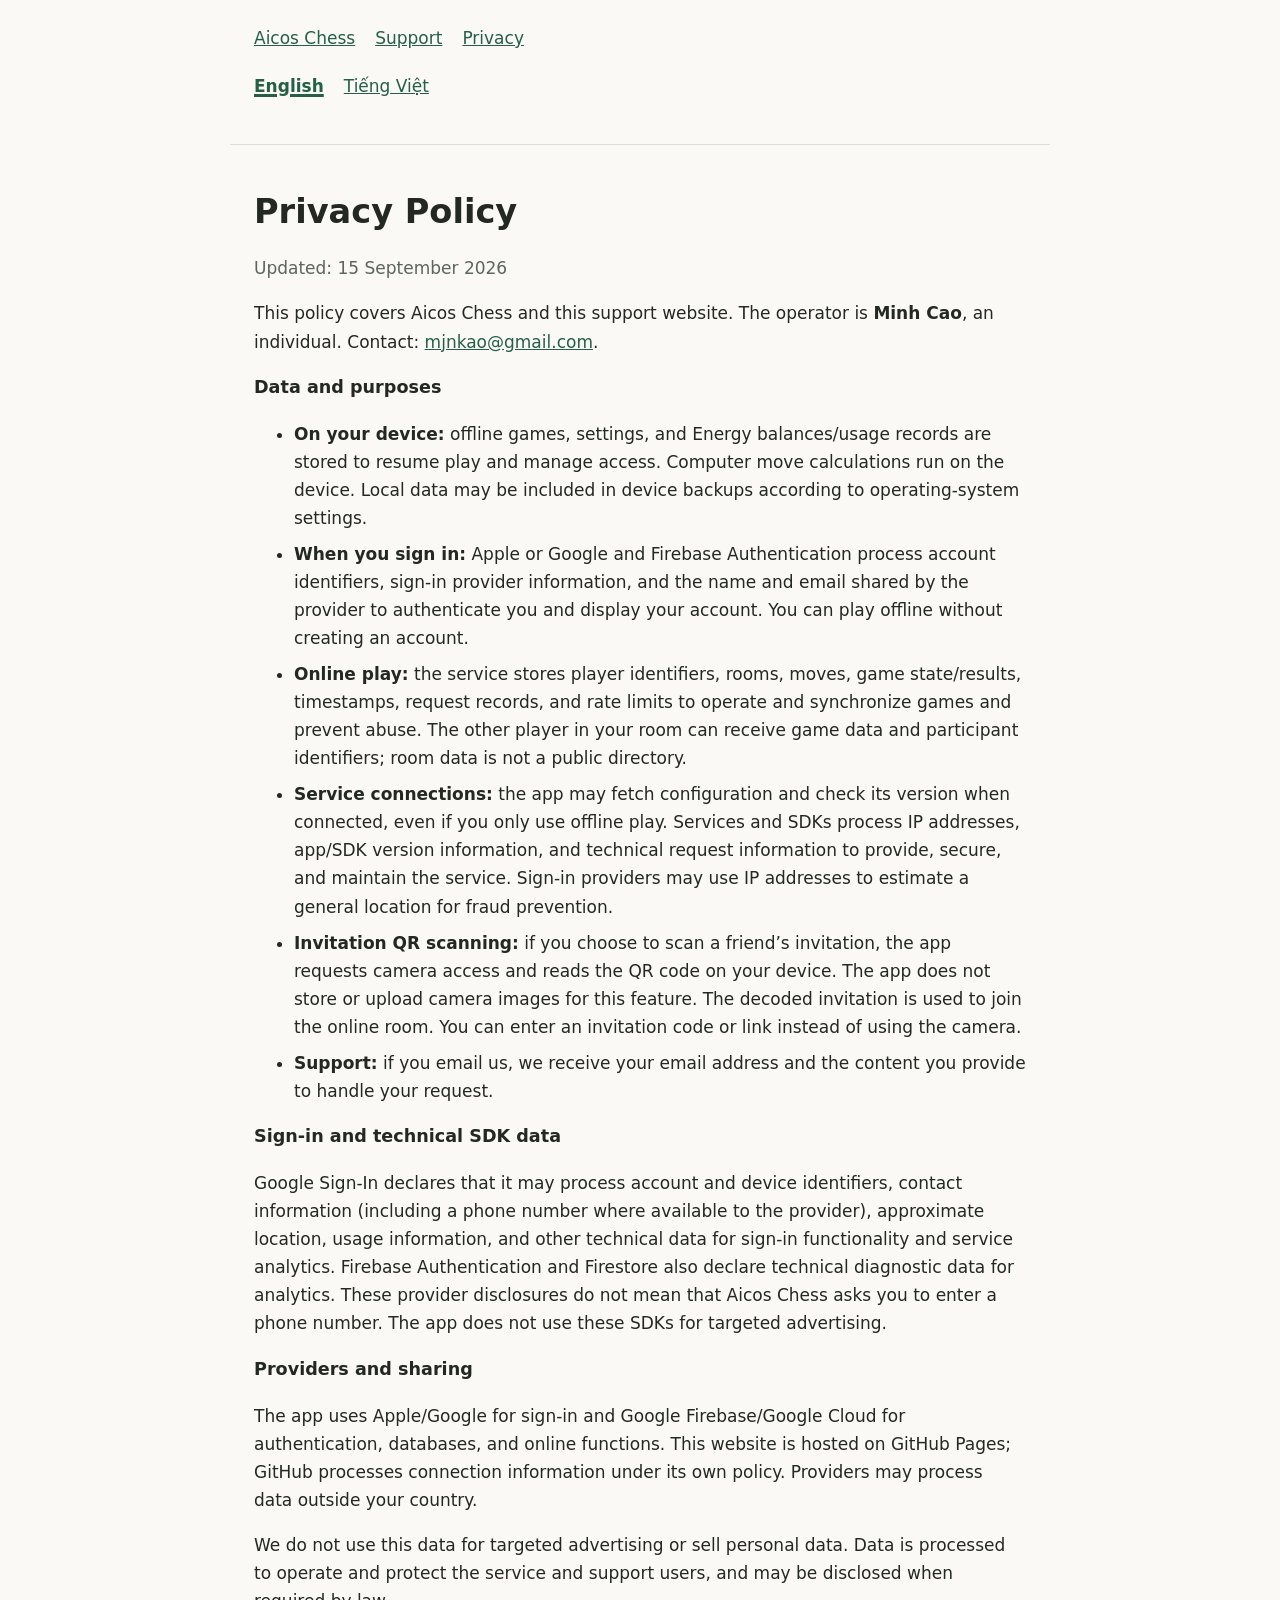
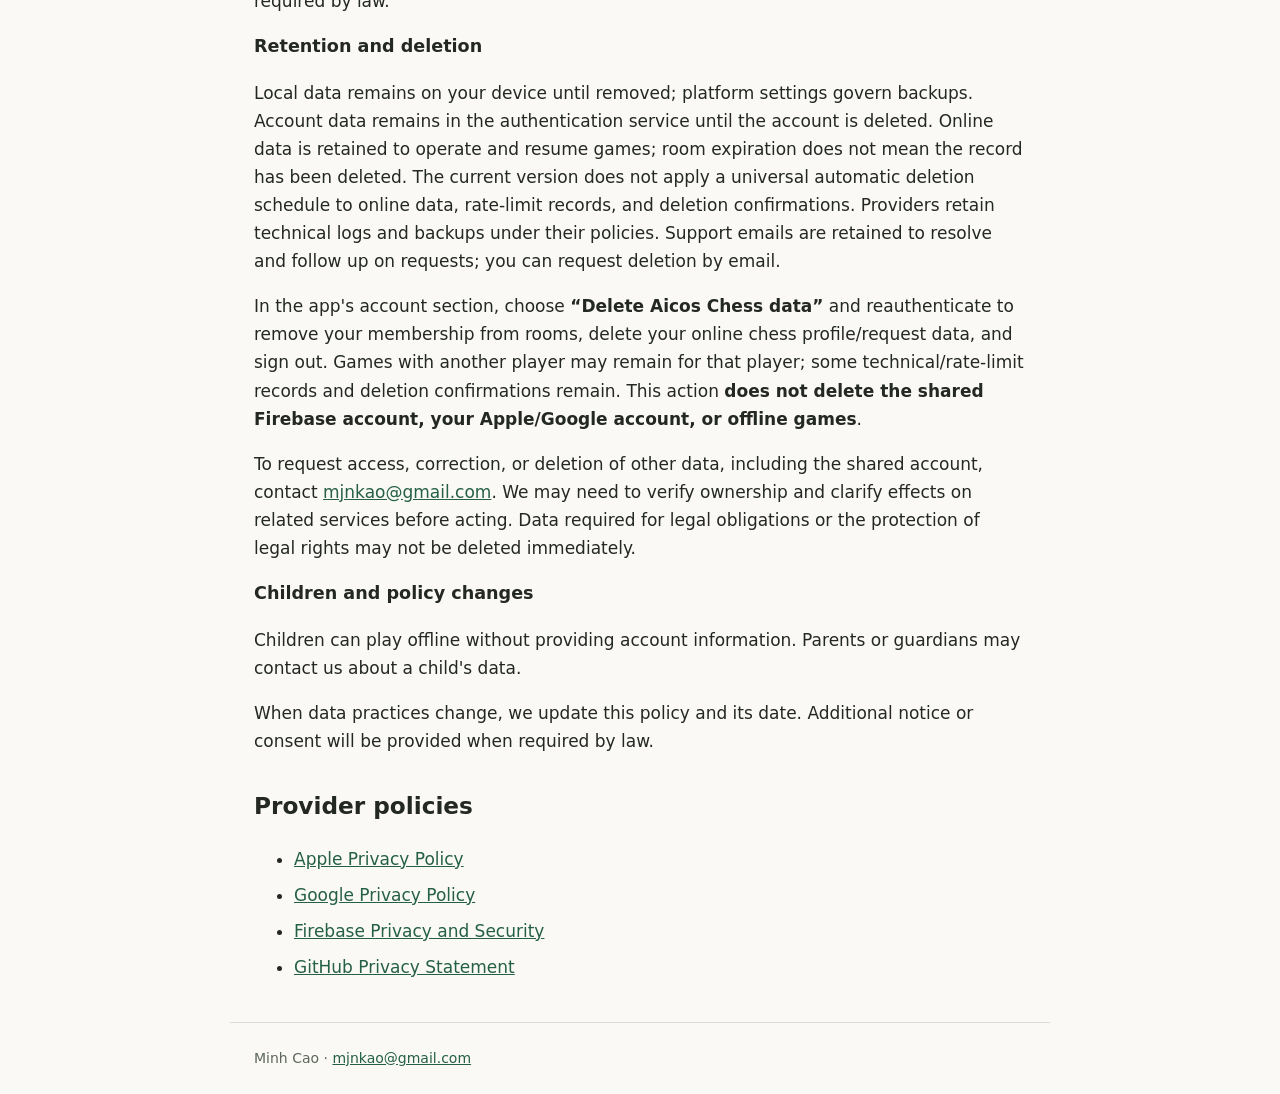
==== commit e6ef4ac1: "Clarify sign-in SDK privacy disclosures in English and Vietnamese" ====
--- a/privacy.html
+++ b/privacy.html
@@ -1,6 +1,7 @@
 <!doctype html>
 <html lang="en"><head><meta charset="utf-8"><meta name="viewport" content="width=device-width,initial-scale=1"><title>Privacy Policy · Aicos Chess</title><link rel="stylesheet" href="style.css"></head><body><header><nav aria-label="Navigation"><a href="index.html">Aicos Chess</a><a href="support.html">Support</a><a href="privacy.html">Privacy</a></nav><nav class="languages" aria-label="Language"><a lang="en" href="privacy.html" aria-current="page">English</a><a lang="vi" href="vi/privacy.html">Tiếng Việt</a></nav></header><main><h1>Privacy Policy</h1><p class="muted">Updated: 15 September 2026</p><p>This policy covers Aicos Chess and this support website. The operator is <strong>Minh Cao</strong>, an individual. Contact: <a href="mailto:mjnkao@gmail.com">mjnkao@gmail.com</a>.</p>
 <h3>Data and purposes</h3><ul><li><strong>On your device:</strong> offline games, settings, and Energy balances/usage records are stored to resume play and manage access. Computer move calculations run on the device. Local data may be included in device backups according to operating-system settings.</li><li><strong>When you sign in:</strong> Apple or Google and Firebase Authentication process account identifiers, sign-in provider information, and the name and email shared by the provider to authenticate you and display your account. You can play offline without creating an account.</li><li><strong>Online play:</strong> the service stores player identifiers, rooms, moves, game state/results, timestamps, request records, and rate limits to operate and synchronize games and prevent abuse. The other player in your room can receive game data and participant identifiers; room data is not a public directory.</li><li><strong>Service connections:</strong> the app may fetch configuration and check its version when connected, even if you only use offline play. Services and SDKs process IP addresses, app/SDK version information, and technical request information to provide, secure, and maintain the service. Sign-in providers may use IP addresses to estimate a general location for fraud prevention.</li><li><strong>Invitation QR scanning:</strong> if you choose to scan a friend’s invitation, the app requests camera access and reads the QR code on your device. The app does not store or upload camera images for this feature. The decoded invitation is used to join the online room. You can enter an invitation code or link instead of using the camera.</li><li><strong>Support:</strong> if you email us, we receive your email address and the content you provide to handle your request.</li></ul>
+<h3>Sign-in and technical SDK data</h3><p>Google Sign-In declares that it may process account and device identifiers, contact information (including a phone number where available to the provider), approximate location, usage information, and other technical data for sign-in functionality and service analytics. Firebase Authentication and Firestore also declare technical diagnostic data for analytics. These provider disclosures do not mean that Aicos Chess asks you to enter a phone number. The app does not use these SDKs for targeted advertising.</p>
 <h3>Providers and sharing</h3><p>The app uses Apple/Google for sign-in and Google Firebase/Google Cloud for authentication, databases, and online functions. This website is hosted on GitHub Pages; GitHub processes connection information under its own policy. Providers may process data outside your country.</p><p>We do not use this data for targeted advertising or sell personal data. Data is processed to operate and protect the service and support users, and may be disclosed when required by law.</p>
 <h3>Retention and deletion</h3><p>Local data remains on your device until removed; platform settings govern backups. Account data remains in the authentication service until the account is deleted. Online data is retained to operate and resume games; room expiration does not mean the record has been deleted. The current version does not apply a universal automatic deletion schedule to online data, rate-limit records, and deletion confirmations. Providers retain technical logs and backups under their policies. Support emails are retained to resolve and follow up on requests; you can request deletion by email.</p><p>In the app's account section, choose <strong>“Delete Aicos Chess data”</strong> and reauthenticate to remove your membership from rooms, delete your online chess profile/request data, and sign out. Games with another player may remain for that player; some technical/rate-limit records and deletion confirmations remain. This action <strong>does not delete the shared Firebase account, your Apple/Google account, or offline games</strong>.</p><p>To request access, correction, or deletion of other data, including the shared account, contact <a href="mailto:mjnkao@gmail.com">mjnkao@gmail.com</a>. We may need to verify ownership and clarify effects on related services before acting. Data required for legal obligations or the protection of legal rights may not be deleted immediately.</p>
 <h3>Children and policy changes</h3><p>Children can play offline without providing account information. Parents or guardians may contact us about a child's data.</p><p>When data practices change, we update this policy and its date. Additional notice or consent will be provided when required by law.</p><h2>Provider policies</h2><ul><li><a href="https://www.apple.com/legal/privacy/">Apple Privacy Policy</a></li><li><a href="https://policies.google.com/privacy">Google Privacy Policy</a></li><li><a href="https://firebase.google.com/support/privacy">Firebase Privacy and Security</a></li><li><a href="https://docs.github.com/en/site-policy/privacy-policies/github-general-privacy-statement">GitHub Privacy Statement</a></li></ul></main><footer>Minh Cao · <a href="mailto:mjnkao@gmail.com">mjnkao@gmail.com</a></footer></body></html>
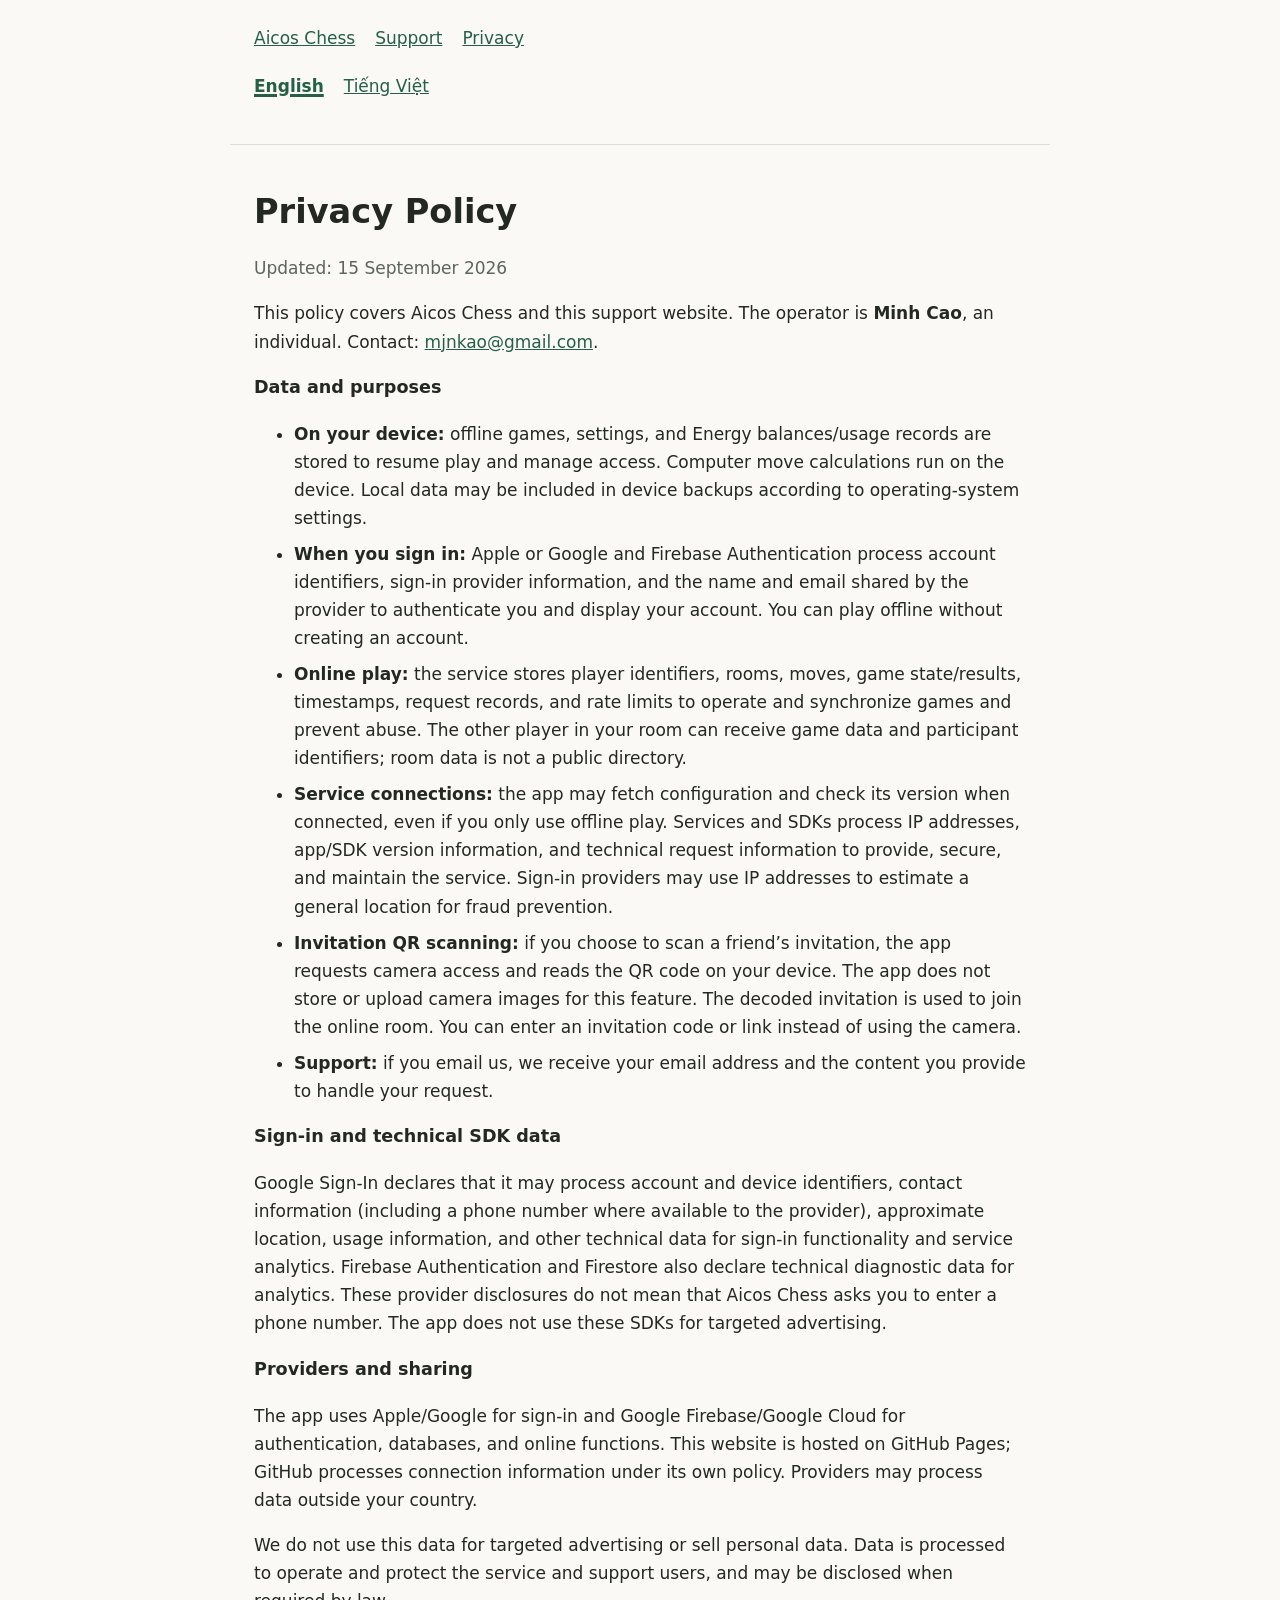
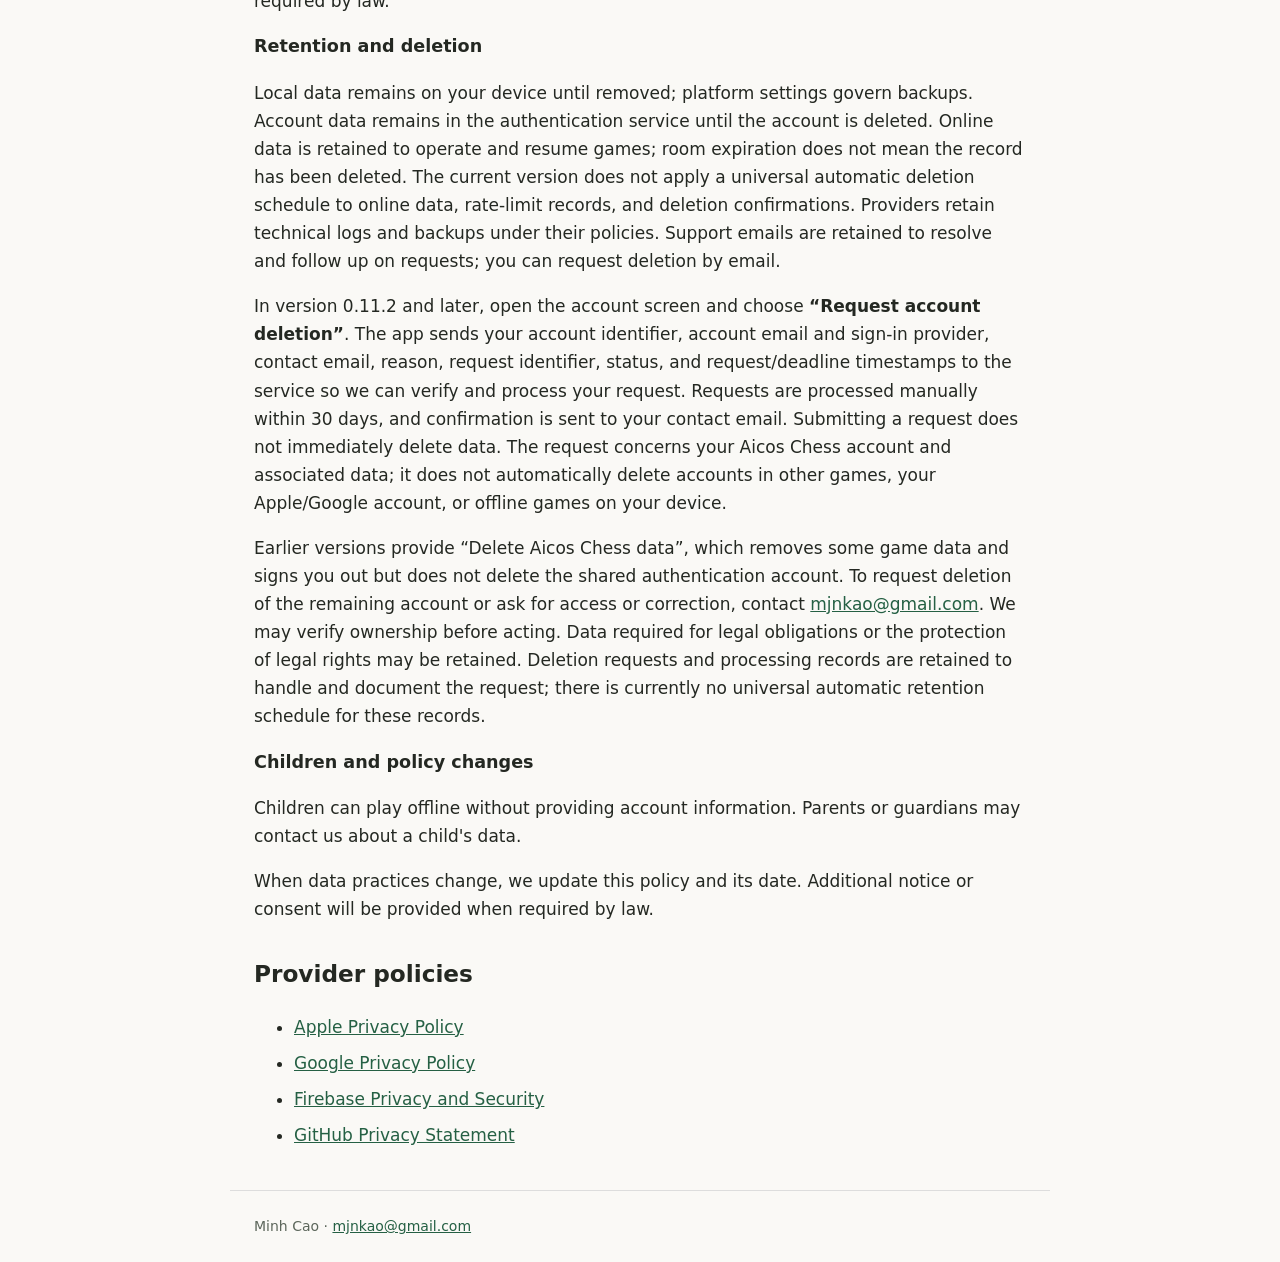
==== commit 529f9f7e: "Update account deletion policy for release 0.11.2" ====
--- a/privacy.html
+++ b/privacy.html
@@ -3,5 +3,5 @@
 <h3>Data and purposes</h3><ul><li><strong>On your device:</strong> offline games, settings, and Energy balances/usage records are stored to resume play and manage access. Computer move calculations run on the device. Local data may be included in device backups according to operating-system settings.</li><li><strong>When you sign in:</strong> Apple or Google and Firebase Authentication process account identifiers, sign-in provider information, and the name and email shared by the provider to authenticate you and display your account. You can play offline without creating an account.</li><li><strong>Online play:</strong> the service stores player identifiers, rooms, moves, game state/results, timestamps, request records, and rate limits to operate and synchronize games and prevent abuse. The other player in your room can receive game data and participant identifiers; room data is not a public directory.</li><li><strong>Service connections:</strong> the app may fetch configuration and check its version when connected, even if you only use offline play. Services and SDKs process IP addresses, app/SDK version information, and technical request information to provide, secure, and maintain the service. Sign-in providers may use IP addresses to estimate a general location for fraud prevention.</li><li><strong>Invitation QR scanning:</strong> if you choose to scan a friend’s invitation, the app requests camera access and reads the QR code on your device. The app does not store or upload camera images for this feature. The decoded invitation is used to join the online room. You can enter an invitation code or link instead of using the camera.</li><li><strong>Support:</strong> if you email us, we receive your email address and the content you provide to handle your request.</li></ul>
 <h3>Sign-in and technical SDK data</h3><p>Google Sign-In declares that it may process account and device identifiers, contact information (including a phone number where available to the provider), approximate location, usage information, and other technical data for sign-in functionality and service analytics. Firebase Authentication and Firestore also declare technical diagnostic data for analytics. These provider disclosures do not mean that Aicos Chess asks you to enter a phone number. The app does not use these SDKs for targeted advertising.</p>
 <h3>Providers and sharing</h3><p>The app uses Apple/Google for sign-in and Google Firebase/Google Cloud for authentication, databases, and online functions. This website is hosted on GitHub Pages; GitHub processes connection information under its own policy. Providers may process data outside your country.</p><p>We do not use this data for targeted advertising or sell personal data. Data is processed to operate and protect the service and support users, and may be disclosed when required by law.</p>
-<h3>Retention and deletion</h3><p>Local data remains on your device until removed; platform settings govern backups. Account data remains in the authentication service until the account is deleted. Online data is retained to operate and resume games; room expiration does not mean the record has been deleted. The current version does not apply a universal automatic deletion schedule to online data, rate-limit records, and deletion confirmations. Providers retain technical logs and backups under their policies. Support emails are retained to resolve and follow up on requests; you can request deletion by email.</p><p>In the app's account section, choose <strong>“Delete Aicos Chess data”</strong> and reauthenticate to remove your membership from rooms, delete your online chess profile/request data, and sign out. Games with another player may remain for that player; some technical/rate-limit records and deletion confirmations remain. This action <strong>does not delete the shared Firebase account, your Apple/Google account, or offline games</strong>.</p><p>To request access, correction, or deletion of other data, including the shared account, contact <a href="mailto:mjnkao@gmail.com">mjnkao@gmail.com</a>. We may need to verify ownership and clarify effects on related services before acting. Data required for legal obligations or the protection of legal rights may not be deleted immediately.</p>
+<h3>Retention and deletion</h3><p>Local data remains on your device until removed; platform settings govern backups. Account data remains in the authentication service until the account is deleted. Online data is retained to operate and resume games; room expiration does not mean the record has been deleted. The current version does not apply a universal automatic deletion schedule to online data, rate-limit records, and deletion confirmations. Providers retain technical logs and backups under their policies. Support emails are retained to resolve and follow up on requests; you can request deletion by email.</p><p>In version 0.11.2 and later, open the account screen and choose <strong>“Request account deletion”</strong>. The app sends your account identifier, account email and sign-in provider, contact email, reason, request identifier, status, and request/deadline timestamps to the service so we can verify and process your request. Requests are processed manually within 30 days, and confirmation is sent to your contact email. Submitting a request does not immediately delete data. The request concerns your Aicos Chess account and associated data; it does not automatically delete accounts in other games, your Apple/Google account, or offline games on your device.</p><p>Earlier versions provide “Delete Aicos Chess data”, which removes some game data and signs you out but does not delete the shared authentication account. To request deletion of the remaining account or ask for access or correction, contact <a href="mailto:mjnkao@gmail.com">mjnkao@gmail.com</a>. We may verify ownership before acting. Data required for legal obligations or the protection of legal rights may be retained. Deletion requests and processing records are retained to handle and document the request; there is currently no universal automatic retention schedule for these records.</p>
 <h3>Children and policy changes</h3><p>Children can play offline without providing account information. Parents or guardians may contact us about a child's data.</p><p>When data practices change, we update this policy and its date. Additional notice or consent will be provided when required by law.</p><h2>Provider policies</h2><ul><li><a href="https://www.apple.com/legal/privacy/">Apple Privacy Policy</a></li><li><a href="https://policies.google.com/privacy">Google Privacy Policy</a></li><li><a href="https://firebase.google.com/support/privacy">Firebase Privacy and Security</a></li><li><a href="https://docs.github.com/en/site-policy/privacy-policies/github-general-privacy-statement">GitHub Privacy Statement</a></li></ul></main><footer>Minh Cao · <a href="mailto:mjnkao@gmail.com">mjnkao@gmail.com</a></footer></body></html>
